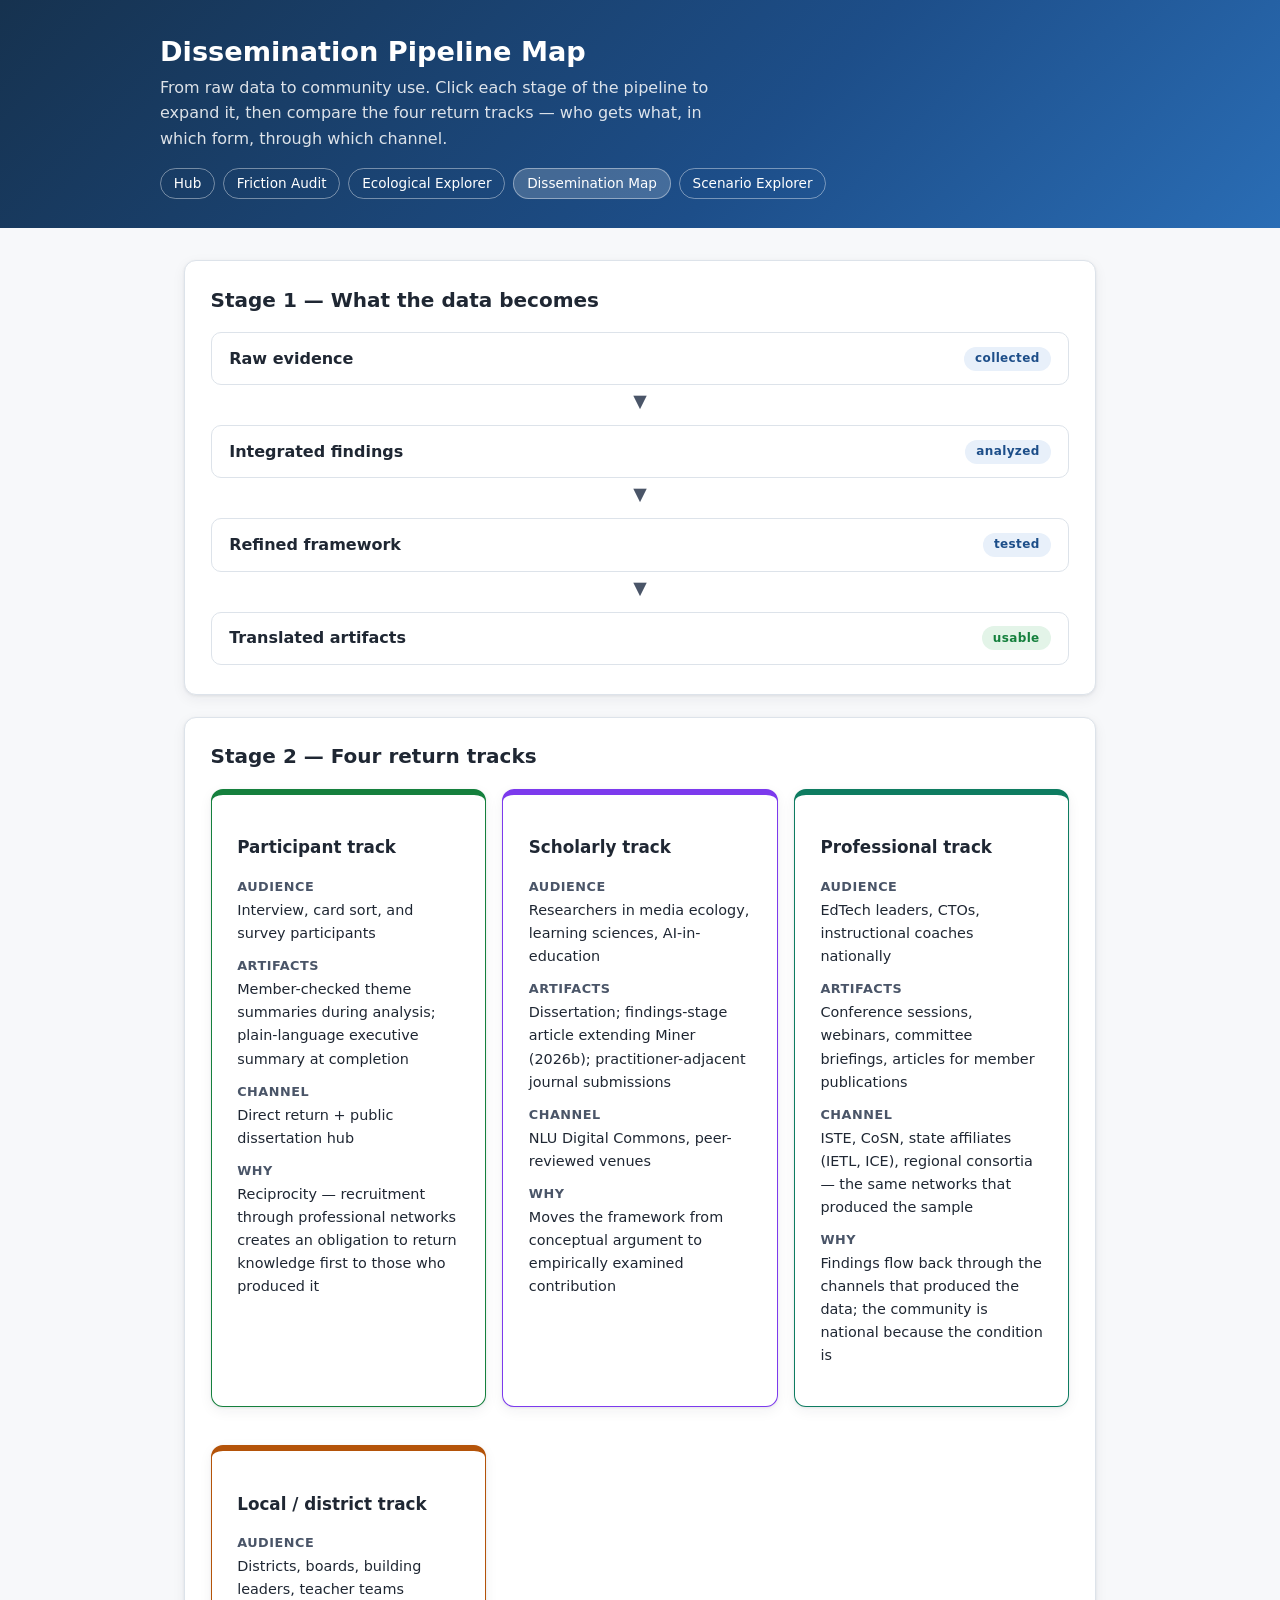
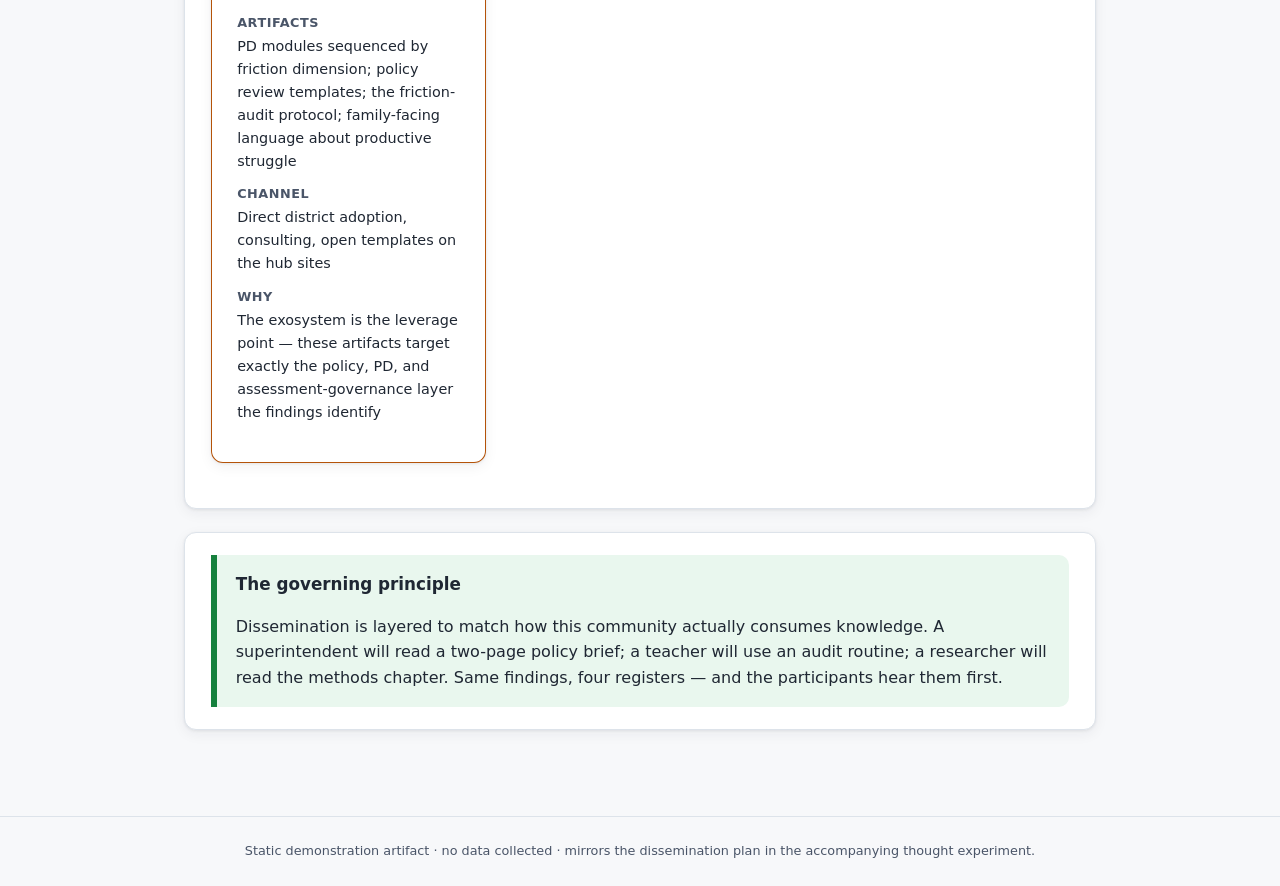
==== dissemination-map.html @ 976deacc "Initial commit of Potential Outcomes artifact set" ====
<!DOCTYPE html>
<html lang="en">
<head>
<meta charset="UTF-8">
<meta name="viewport" content="width=device-width, initial-scale=1.0">
<title>Dissemination Pipeline Map — Potential Outcomes Artifact Set</title>
<link rel="stylesheet" href="assets/styles.css">
<style>
  .stage-row { display: flex; flex-direction: column; gap: 0.4rem; margin-bottom: 0.4rem; }
  .stage {
    background: var(--card); border: 1.5px solid var(--line); border-radius: 10px;
    padding: 0.8rem 1.1rem; cursor: pointer; transition: border-color .15s, background .15s;
  }
  .stage:hover { border-color: var(--accent); }
  .stage.open { border-color: var(--accent); background: var(--accent-soft); }
  .stage h3 { margin: 0; font-size: 1rem; display: flex; justify-content: space-between; align-items: center; gap: 0.6rem; }
  .stage .body { display: none; margin-top: 0.6rem; font-size: 0.92rem; }
  .stage.open .body { display: block; }
  .down-arrow { text-align: center; color: var(--ink-soft); font-size: 1.1rem; line-height: 1; margin: 0.1rem 0 0.5rem; }
  .tracks { display: grid; gap: 1rem; grid-template-columns: repeat(auto-fit, minmax(220px, 1fr)); }
  .track { border-top: 6px solid var(--accent); }
  .track.participant { border-color: var(--ok); }
  .track.scholarly { border-color: var(--noetic); }
  .track.professional { border-color: var(--rhetorical); }
  .track.local { border-color: var(--existential); }
  .track dt { font-weight: 700; font-size: 0.8rem; text-transform: uppercase; letter-spacing: 0.04em; color: var(--ink-soft); margin-top: 0.7rem; }
  .track dd { margin: 0.1rem 0 0; font-size: 0.9rem; }
  .principle { border-left: 6px solid var(--ok); background: #e9f7ee; border-radius: 0 10px 10px 0; padding: 1rem 1.2rem; }
</style>
</head>
<body>
<header class="site">
  <div class="wrap">
    <h1>Dissemination Pipeline Map</h1>
    <p class="sub">From raw data to community use. Click each stage of the pipeline to expand it, then compare the four return tracks — who gets what, in which form, through which channel.</p>
    <nav>
      <a href="index.html">Hub</a>
      <a href="friction-audit.html">Friction Audit</a>
      <a href="ecological-explorer.html">Ecological Explorer</a>
      <a href="dissemination-map.html" aria-current="page">Dissemination Map</a>
      <a href="scenario-explorer.html">Scenario Explorer</a>
    </nav>
  </div>
</header>

<main>
  <div class="card">
    <h2>Stage 1 — What the data becomes</h2>
    <div class="stage-row">
      <div class="stage" onclick="this.classList.toggle('open')">
        <h3>Raw evidence <span class="pill infra">collected</span></h3>
        <div class="body">Educator and leader interviews, card sort placements and reasoning, institutional documents, branched survey responses (~200 educators), retrospective university-student accounts, and structural context from NCES and RAND panels. De-identified before any analysis support; participant responses stay local to the browser in the instrument suite and move only through IRB-approved secure upload.</div>
      </div>
      <div class="down-arrow">&#9660;</div>
      <div class="stage" onclick="this.classList.toggle('open')">
        <h3>Integrated findings <span class="pill infra">analyzed</span></h3>
        <div class="body">Two-cycle thematic analysis with friction and threat code layers; descriptive and exploratory quantitative analysis; integration through joint displays recording convergence, divergence, expansion, and silence by research question. Divergence is retained as evidence, not resolved away.</div>
      </div>
      <div class="down-arrow">&#9660;</div>
      <div class="stage" onclick="this.classList.toggle('open')">
        <h3>Refined framework <span class="pill infra">tested</span></h3>
        <div class="body">The Pedagogical Friction Framework enters as theory and exits corrected by practitioner evidence — dimensions confirmed, merged, renamed, or reordered according to what participants actually describe. The framework&rsquo;s utility is an empirical question, not a commitment the data must confirm.</div>
      </div>
      <div class="down-arrow">&#9660;</div>
      <div class="stage" onclick="this.classList.toggle('open')">
        <h3>Translated artifacts <span class="pill ok">usable</span></h3>
        <div class="body">Plain-language criteria for distinguishing access support from cognitive bypass; assessment design patterns that reconnect product to process; policy language addressing learning science, not only integrity; PD module outlines; the friction-audit routine demonstrated in this artifact set. The community should not have to read a dissertation to benefit from one.</div>
      </div>
    </div>
  </div>

  <div class="card">
    <h2>Stage 2 — Four return tracks</h2>
    <div class="tracks">
      <div class="card track participant">
        <h3>Participant track</h3>
        <dl>
          <dt>Audience</dt><dd>Interview, card sort, and survey participants</dd>
          <dt>Artifacts</dt><dd>Member-checked theme summaries during analysis; plain-language executive summary at completion</dd>
          <dt>Channel</dt><dd>Direct return + public dissertation hub</dd>
          <dt>Why</dt><dd>Reciprocity — recruitment through professional networks creates an obligation to return knowledge first to those who produced it</dd>
        </dl>
      </div>
      <div class="card track scholarly">
        <h3>Scholarly track</h3>
        <dl>
          <dt>Audience</dt><dd>Researchers in media ecology, learning sciences, AI-in-education</dd>
          <dt>Artifacts</dt><dd>Dissertation; findings-stage article extending Miner (2026b); practitioner-adjacent journal submissions</dd>
          <dt>Channel</dt><dd>NLU Digital Commons, peer-reviewed venues</dd>
          <dt>Why</dt><dd>Moves the framework from conceptual argument to empirically examined contribution</dd>
        </dl>
      </div>
      <div class="card track professional">
        <h3>Professional track</h3>
        <dl>
          <dt>Audience</dt><dd>EdTech leaders, CTOs, instructional coaches nationally</dd>
          <dt>Artifacts</dt><dd>Conference sessions, webinars, committee briefings, articles for member publications</dd>
          <dt>Channel</dt><dd>ISTE, CoSN, state affiliates (IETL, ICE), regional consortia — the same networks that produced the sample</dd>
          <dt>Why</dt><dd>Findings flow back through the channels that produced the data; the community is national because the condition is</dd>
        </dl>
      </div>
      <div class="card track local">
        <h3>Local / district track</h3>
        <dl>
          <dt>Audience</dt><dd>Districts, boards, building leaders, teacher teams</dd>
          <dt>Artifacts</dt><dd>PD modules sequenced by friction dimension; policy review templates; the friction-audit protocol; family-facing language about productive struggle</dd>
          <dt>Channel</dt><dd>Direct district adoption, consulting, open templates on the hub sites</dd>
          <dt>Why</dt><dd>The exosystem is the leverage point — these artifacts target exactly the policy, PD, and assessment-governance layer the findings identify</dd>
        </dl>
      </div>
    </div>
  </div>

  <div class="card">
    <div class="principle">
      <h3 style="margin-top:0;">The governing principle</h3>
      <p style="margin-bottom:0;">Dissemination is layered to match how this community actually consumes knowledge. A superintendent will read a two-page policy brief; a teacher will use an audit routine; a researcher will read the methods chapter. Same findings, four registers — and the participants hear them first.</p>
    </div>
  </div>
</main>

<footer class="site">Static demonstration artifact &middot; no data collected &middot; mirrors the dissemination plan in the accompanying thought experiment.</footer>
</body>
</html>
---- assets/styles.css ----
/* Potential Outcomes Artifact Set — shared styles
   Matches the minerclass.github.io dissertation-site aesthetic:
   clean academic, generous whitespace, accessible contrast. */

:root {
  --ink: #1f2733;
  --ink-soft: #4a5568;
  --paper: #f7f8fa;
  --card: #ffffff;
  --line: #dde3ea;
  --accent: #1d4e89;        /* deep blue — infrastructural */
  --accent-soft: #e8f0fa;
  --noetic: #7c3aed;        /* purple — the head */
  --rhetorical: #0e7c61;    /* green — the room */
  --existential: #b45309;   /* amber — the world */
  --infra: #1d4e89;         /* blue — the system */
  --danger: #b91c1c;
  --ok: #15803d;
  --radius: 12px;
  --shadow: 0 1px 3px rgba(31, 39, 51, 0.08), 0 4px 14px rgba(31, 39, 51, 0.06);
}

* { box-sizing: border-box; }

body {
  margin: 0;
  font-family: "Segoe UI", system-ui, -apple-system, Georgia, serif;
  background: var(--paper);
  color: var(--ink);
  line-height: 1.6;
}

header.site {
  background: linear-gradient(135deg, #16324f 0%, #1d4e89 60%, #2a6db5 100%);
  color: #fff;
  padding: 2.2rem 1.5rem 1.8rem;
}
header.site .wrap { max-width: 960px; margin: 0 auto; }
header.site h1 { margin: 0 0 0.35rem; font-size: 1.7rem; line-height: 1.25; }
header.site p.sub { margin: 0; opacity: 0.85; font-size: 1rem; max-width: 56ch; }
header.site nav { margin-top: 1rem; display: flex; flex-wrap: wrap; gap: 0.5rem; }
header.site nav a {
  color: #fff; text-decoration: none; font-size: 0.85rem;
  border: 1px solid rgba(255,255,255,0.4); border-radius: 999px;
  padding: 0.25rem 0.8rem; transition: background 0.15s;
}
header.site nav a:hover, header.site nav a[aria-current="page"] { background: rgba(255,255,255,0.18); }

main { max-width: 960px; margin: 0 auto; padding: 2rem 1.5rem 4rem; }

.card {
  background: var(--card); border: 1px solid var(--line);
  border-radius: var(--radius); box-shadow: var(--shadow);
  padding: 1.4rem 1.6rem; margin-bottom: 1.4rem;
}
.card h2 { margin-top: 0; font-size: 1.25rem; }
.card h3 { font-size: 1.05rem; margin-bottom: 0.4rem; }

.grid { display: grid; gap: 1.2rem; grid-template-columns: repeat(auto-fit, minmax(260px, 1fr)); }

.tool-card { display: flex; flex-direction: column; gap: 0.5rem; }
.tool-card .tag { font-size: 0.72rem; letter-spacing: 0.06em; text-transform: uppercase; color: var(--accent); font-weight: 700; }
.tool-card a.btn { margin-top: auto; }

a.btn, button.btn {
  display: inline-block; background: var(--accent); color: #fff;
  border: none; border-radius: 8px; padding: 0.55rem 1.1rem;
  font-size: 0.95rem; font-weight: 600; text-decoration: none; cursor: pointer;
  transition: filter 0.15s;
}
a.btn:hover, button.btn:hover { filter: brightness(1.12); }
button.btn.ghost { background: transparent; color: var(--accent); border: 1.5px solid var(--accent); }
button.btn:disabled { opacity: 0.45; cursor: not-allowed; }

.pill {
  display: inline-block; border-radius: 999px; padding: 0.15rem 0.7rem;
  font-size: 0.75rem; font-weight: 700; letter-spacing: 0.03em;
}
.pill.noetic { background: #f1e8ff; color: var(--noetic); }
.pill.rhetorical { background: #e2f5ef; color: var(--rhetorical); }
.pill.existential { background: #fdf0df; color: var(--existential); }
.pill.infra { background: var(--accent-soft); color: var(--infra); }
.pill.ok { background: #e3f4e8; color: var(--ok); }
.pill.warn { background: #fde8e8; color: var(--danger); }

.note { font-size: 0.85rem; color: var(--ink-soft); }

.choice-list { display: flex; flex-direction: column; gap: 0.6rem; margin: 1rem 0; }
.choice-list button {
  text-align: left; background: var(--card); border: 1.5px solid var(--line);
  border-radius: 10px; padding: 0.75rem 1rem; font-size: 0.95rem; cursor: pointer;
  transition: border-color 0.15s, background 0.15s; color: var(--ink); line-height: 1.5;
}
.choice-list button:hover { border-color: var(--accent); background: var(--accent-soft); }
.choice-list button.selected { border-color: var(--accent); background: var(--accent-soft); font-weight: 600; }

.progress { display: flex; gap: 0.4rem; margin-bottom: 1rem; }
.progress span { flex: 1; height: 6px; border-radius: 3px; background: var(--line); }
.progress span.done { background: var(--accent); }

.verdict { border-left: 6px solid var(--accent); padding: 1rem 1.2rem; border-radius: 0 10px 10px 0; background: var(--accent-soft); }
.verdict.productive { border-color: var(--ok); background: #e9f7ee; }
.verdict.exclusionary { border-color: var(--danger); background: #fdeeee; }
.verdict.bypass { border-color: var(--existential); background: #fdf3e3; }

footer.site {
  border-top: 1px solid var(--line); padding: 1.5rem; text-align: center;
  font-size: 0.8rem; color: var(--ink-soft);
}
footer.site a { color: var(--accent); }

.hidden { display: none !important; }

@media (max-width: 640px) {
  header.site h1 { font-size: 1.3rem; }
  main { padding: 1.2rem 1rem 3rem; }
}
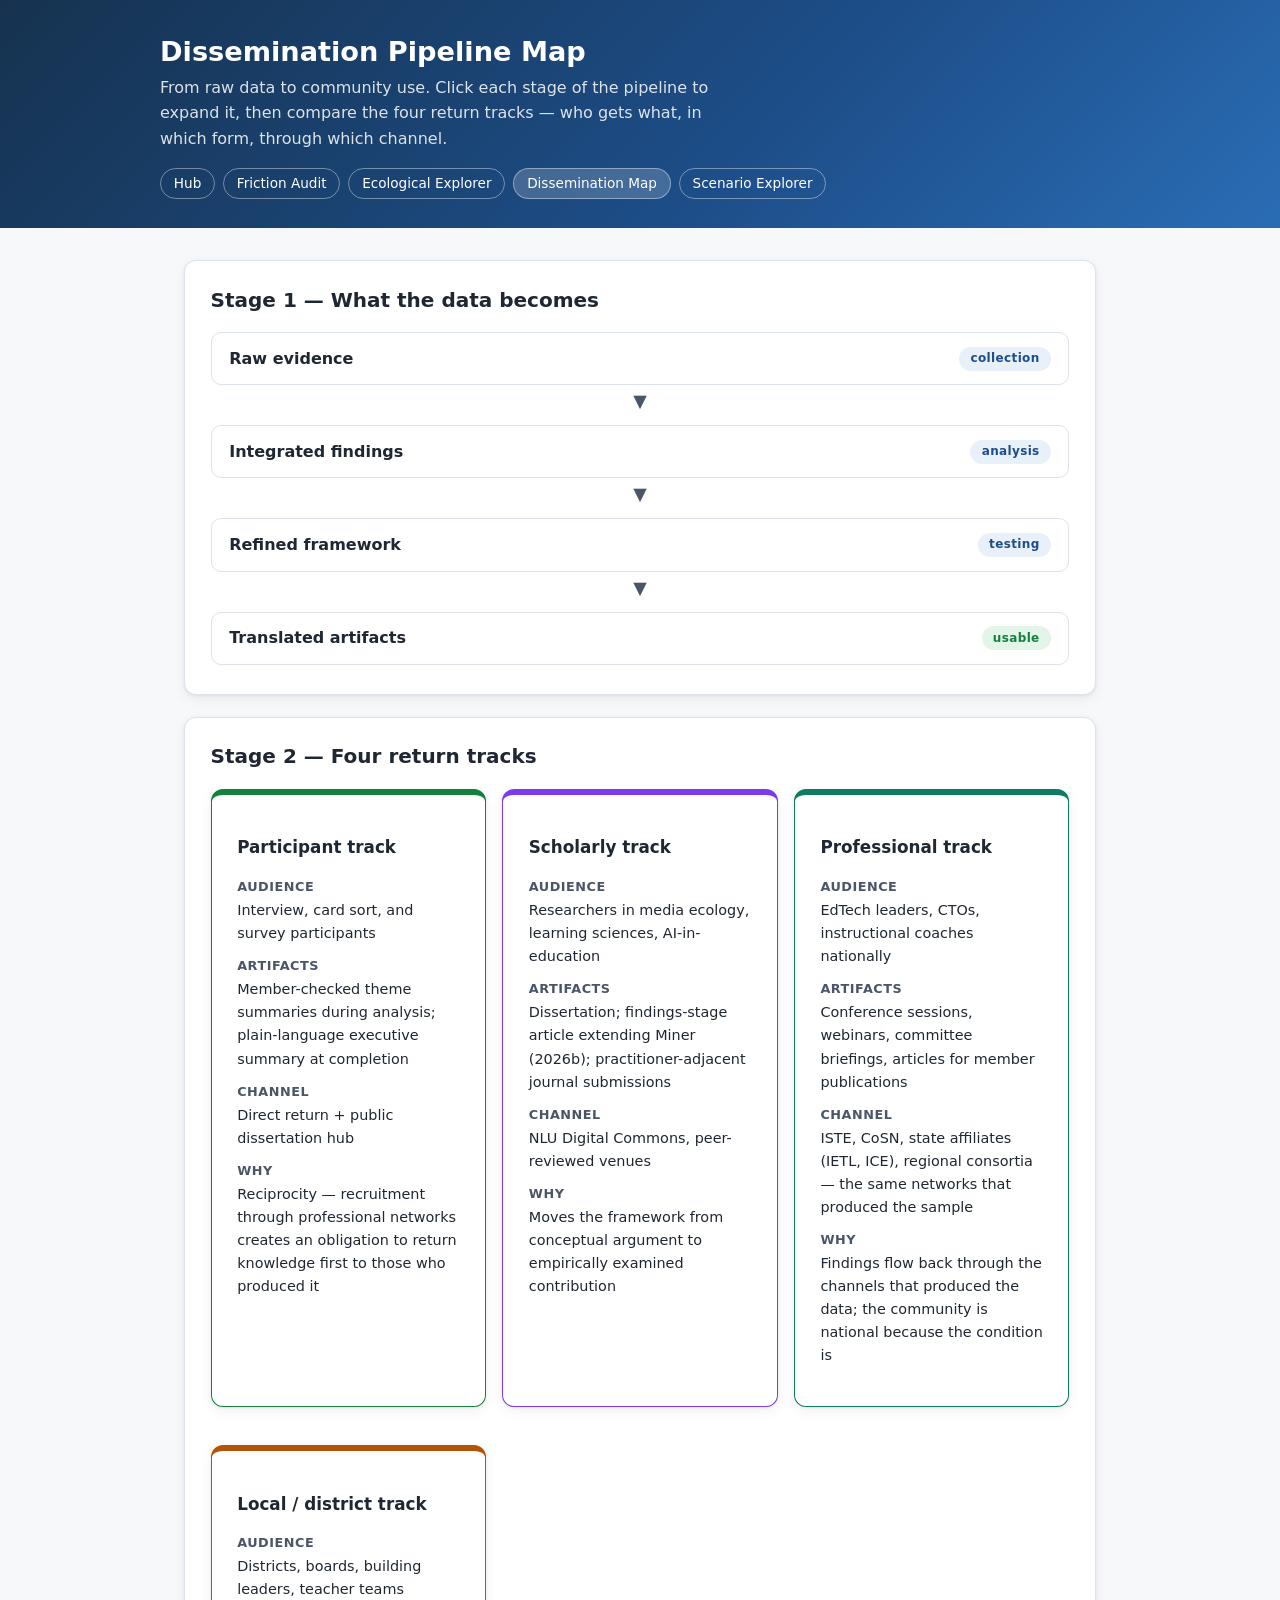
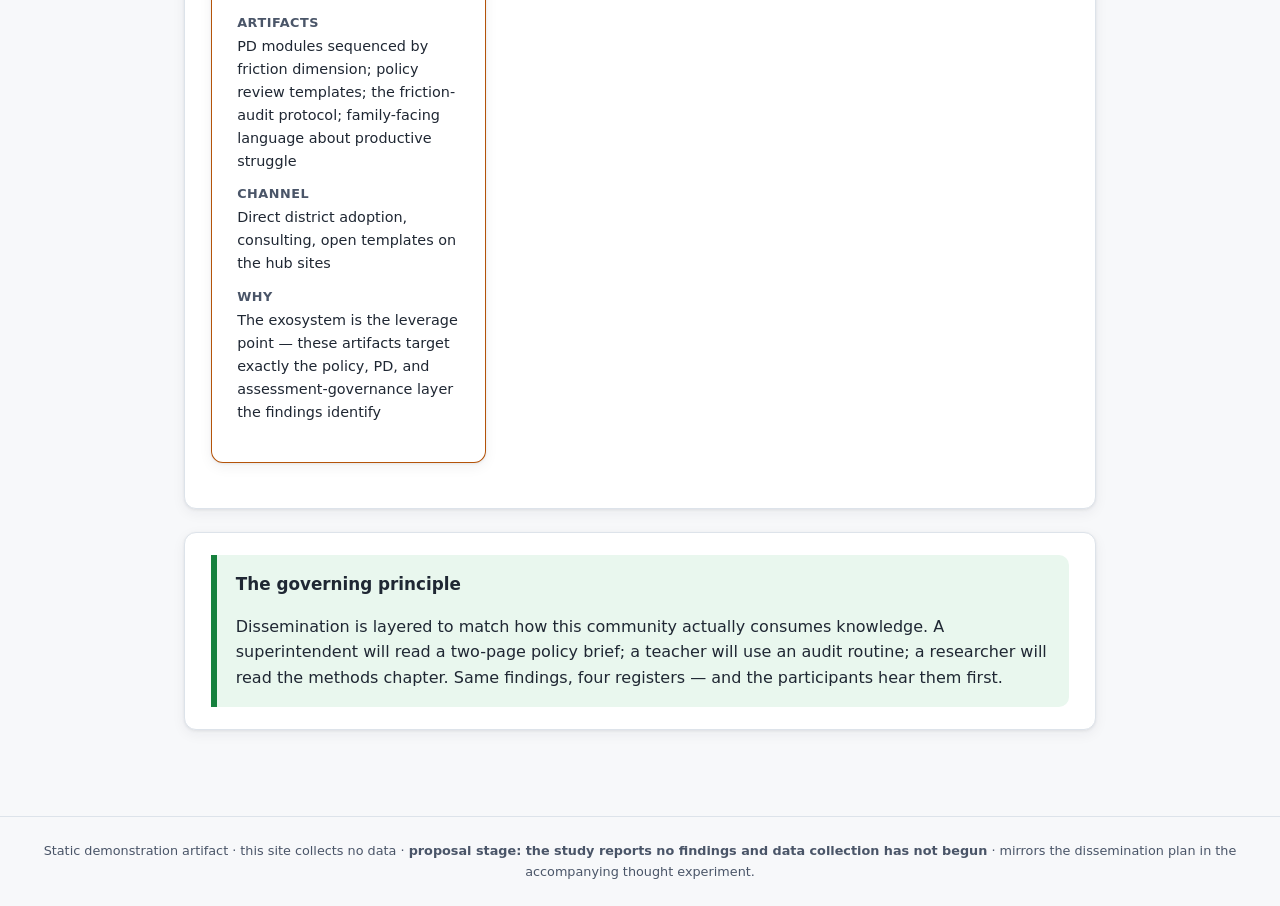
==== commit 38d5630f: "Make the prospective boundary explicit and correct two claims The artifact set is prospective by des" ====
--- a/dissemination-map.html
+++ b/dissemination-map.html
@@ -48,17 +48,17 @@
     <h2>Stage 1 — What the data becomes</h2>
     <div class="stage-row">
       <div class="stage" onclick="this.classList.toggle('open')">
-        <h3>Raw evidence <span class="pill infra">collected</span></h3>
+        <h3>Raw evidence <span class="pill infra">collection</span></h3>
         <div class="body">Educator and leader interviews, card sort placements and reasoning, institutional documents, branched survey responses (~200 educators), retrospective university-student accounts, and structural context from NCES and RAND panels. De-identified before any analysis support; participant responses stay local to the browser in the instrument suite and move only through IRB-approved secure upload.</div>
       </div>
       <div class="down-arrow">&#9660;</div>
       <div class="stage" onclick="this.classList.toggle('open')">
-        <h3>Integrated findings <span class="pill infra">analyzed</span></h3>
+        <h3>Integrated findings <span class="pill infra">analysis</span></h3>
         <div class="body">Two-cycle thematic analysis with friction and threat code layers; descriptive and exploratory quantitative analysis; integration through joint displays recording convergence, divergence, expansion, and silence by research question. Divergence is retained as evidence, not resolved away.</div>
       </div>
       <div class="down-arrow">&#9660;</div>
       <div class="stage" onclick="this.classList.toggle('open')">
-        <h3>Refined framework <span class="pill infra">tested</span></h3>
+        <h3>Refined framework <span class="pill infra">testing</span></h3>
         <div class="body">The Pedagogical Friction Framework enters as theory and exits corrected by practitioner evidence — dimensions confirmed, merged, renamed, or reordered according to what participants actually describe. The framework&rsquo;s utility is an empirical question, not a commitment the data must confirm.</div>
       </div>
       <div class="down-arrow">&#9660;</div>
@@ -119,6 +119,6 @@
   </div>
 </main>
 
-<footer class="site">Static demonstration artifact &middot; no data collected &middot; mirrors the dissemination plan in the accompanying thought experiment.</footer>
+<footer class="site">Static demonstration artifact &middot; this site collects no data &middot; <strong>proposal stage: the study reports no findings and data collection has not begun</strong> &middot; mirrors the dissemination plan in the accompanying thought experiment.</footer>
 </body>
 </html>
